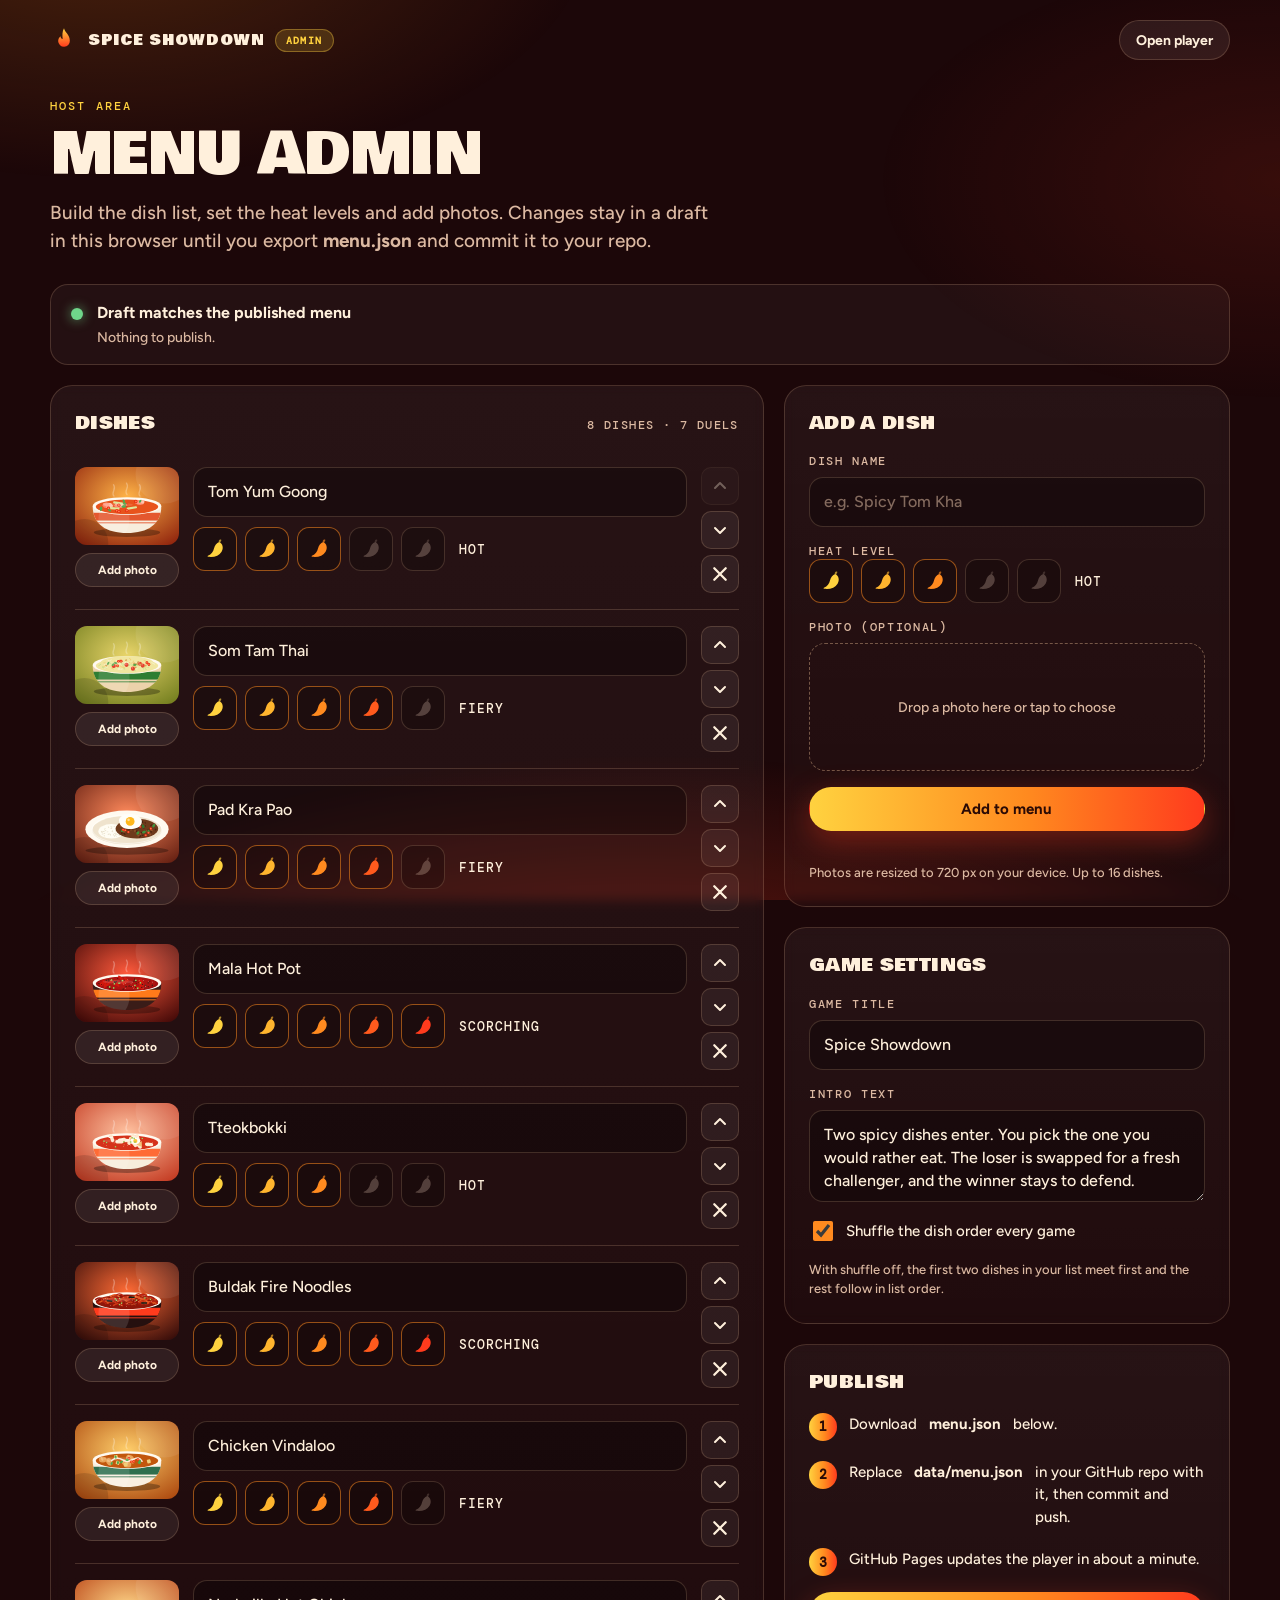
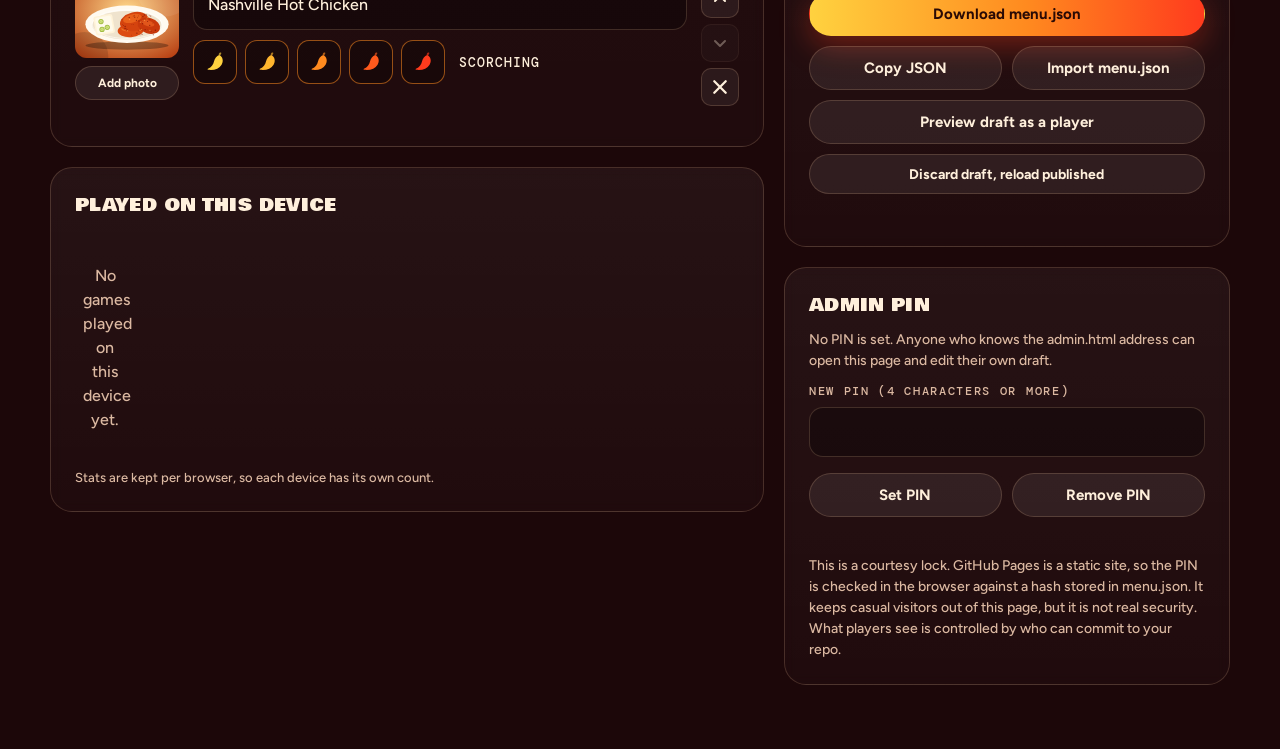
==== admin.html @ 85d03f57 "Add files via upload" ====
<!doctype html>
<html lang="en">
<head>
<meta charset="utf-8">
<meta name="viewport" content="width=device-width,initial-scale=1,viewport-fit=cover">
<meta name="robots" content="noindex,nofollow">
<meta name="theme-color" content="#1c0709">
<title>Spice Showdown Admin</title>
<link rel="icon" href="data:image/svg+xml,%3Csvg xmlns='http://www.w3.org/2000/svg' viewBox='0 0 24 24'%3E%3Cpath fill='%23ffd23f' d='M12 2c.8 3.6 5 5.6 5 10.6A5 5 0 0 1 7 13c0-1.9.9-3.3 2-4.3.2 1.5.9 2.3 1.9 2.4C10.5 8 10.4 4.8 12 2z'/%3E%3C/svg%3E">
<link rel="preconnect" href="https://fonts.googleapis.com">
<link rel="preconnect" href="https://fonts.gstatic.com" crossorigin>
<link rel="stylesheet" href="https://fonts.googleapis.com/css2?family=Bowlby+One&family=DM+Mono:wght@400;500&family=Figtree:wght@400;500;600;700&display=swap">
<link rel="stylesheet" href="css/base.css">
<link rel="stylesheet" href="css/admin.css">
</head>
<body class="admin">
<div class="glow" aria-hidden="true"></div>

<div class="app">
  <header class="brand-bar">
    <svg class="logo" viewBox="0 0 24 24" aria-hidden="true"><defs><linearGradient id="lf" x1="0" y1="1" x2="0" y2="0"><stop offset="0" stop-color="#ff3b1d"/><stop offset="1" stop-color="#ffd23f"/></linearGradient></defs><path fill="url(#lf)" d="M12 2c.8 3.6 5 5.6 5 10.6A5 5 0 0 1 7 13c0-1.9.9-3.3 2-4.3.2 1.5.9 2.3 1.9 2.4C10.5 8 10.4 4.8 12 2z"/></svg>
    <span class="brand-name">Spice Showdown</span>
    <span class="pill">Admin</span>
    <span class="spacer"></span>
    <button class="btn sm" id="lockNow" type="button" hidden>Lock</button>
    <a class="btn sm" id="openPlayer" href="index.html">Open player</a>
  </header>

  <main>
    <p class="note" id="boot">Loading the published menu...</p>

    <!-- LOCK -->
    <section id="lock" class="scene" hidden>
      <form class="panel lock" id="lockForm">
        <p class="kicker">Host area</p>
        <h1>Enter PIN</h1>
        <label class="field" for="pin"><span>Admin PIN</span>
          <input class="input" id="pin" type="password" autocomplete="off" inputmode="numeric">
        </label>
        <button class="btn primary block" type="submit">Unlock</button>
        <p class="msg" id="lockMsg" role="status"></p>
      </form>
    </section>

    <!-- DASHBOARD -->
    <section id="dash" class="scene" hidden>
      <div class="page-head">
        <p class="kicker">Host area</p>
        <h1>Menu admin</h1>
        <p class="lede">Build the dish list, set the heat levels and add photos. Changes stay in a draft in this browser until you export <b>menu.json</b> and commit it to your repo.</p>
      </div>

      <div class="status" id="status">
        <span class="dot" aria-hidden="true"></span>
        <div><b id="statusTitle"></b><p id="statusText"></p></div>
      </div>

      <div class="admin-grid">
        <div class="col">
          <section class="panel" aria-labelledby="listTitle">
            <div class="panel-head">
              <h2 id="listTitle">Dishes</h2>
              <span class="count" id="listCount"></span>
            </div>
            <ul class="alist" id="adminList"></ul>
          </section>

          <section class="panel" aria-labelledby="statTitle">
            <div class="panel-head">
              <h2 id="statTitle">Played on this device</h2>
            </div>
            <p class="top-line" id="statTop"></p>
            <ol class="bars" id="statBars"></ol>
            <div class="stats-foot">
              <p class="note" id="statNote"></p>
              <button class="link" id="statReset" type="button">Reset device stats</button>
            </div>
          </section>
        </div>

        <div class="col">
          <form class="panel" id="addForm" novalidate>
            <h2>Add a dish</h2>
            <div style="height:16px"></div>
            <label class="field" for="dishName"><span>Dish name</span>
              <input class="input" id="dishName" maxlength="40" autocomplete="off" placeholder="e.g. Spicy Tom Kha">
            </label>
            <fieldset class="field" id="addHeatField"><legend>Heat level</legend></fieldset>
            <div class="field"><span>Photo (optional)</span>
              <label class="drop" id="drop" for="dishPhoto" tabindex="0" role="button" aria-label="Choose a photo for this dish">
                <img id="dropPrev" alt="" hidden>
                <span id="dropText">Drop a photo here or tap to choose</span>
              </label>
              <input type="file" id="dishPhoto" accept="image/*" hidden>
            </div>
            <button class="btn primary block" type="submit">Add to menu</button>
            <p class="msg" id="formMsg" role="status"></p>
            <p class="note" style="margin-top:4px">Photos are resized to 720 px on your device. Up to 16 dishes.</p>
          </form>

          <section class="panel" aria-labelledby="setTitleH">
            <h2 id="setTitleH">Game settings</h2>
            <div style="height:16px"></div>
            <label class="field" for="setTitle"><span>Game title</span>
              <input class="input" id="setTitle" maxlength="40" autocomplete="off">
            </label>
            <label class="field" for="setTagline"><span>Intro text</span>
              <textarea class="input" id="setTagline" maxlength="220"></textarea>
            </label>
            <label class="check" for="setShuffle"><input type="checkbox" id="setShuffle"> Shuffle the dish order every game</label>
            <p class="note" style="margin-top:0">With shuffle off, the first two dishes in your list meet first and the rest follow in list order.</p>
          </section>

          <section class="panel" aria-labelledby="pubTitle">
            <h2 id="pubTitle">Publish</h2>
            <ol class="steps col">
              <li>Download <b>menu.json</b> below.</li>
              <li>Replace <b>data/menu.json</b> in your GitHub repo with it, then commit and push.</li>
              <li>GitHub Pages updates the player in about a minute.</li>
            </ol>
            <div class="pub-actions">
              <button class="btn primary block" id="dl" type="button">Download menu.json</button>
              <div class="row2">
                <button class="btn" id="copy" type="button">Copy JSON</button>
                <button class="btn" id="importBtn" type="button">Import menu.json</button>
              </div>
              <a class="btn" id="preview" href="index.html#draft" target="_blank" rel="noopener">Preview draft as a player</a>
              <button class="btn sm" id="discard" type="button">Discard draft, reload published</button>
            </div>
            <textarea class="jsonbox" id="jsonBox" readonly hidden aria-label="menu.json contents"></textarea>
            <p class="msg" id="pubMsg" role="status"></p>
          </section>

          <section class="panel" aria-labelledby="secTitle">
            <h2 id="secTitle">Admin PIN</h2>
            <p class="small" id="pinState"></p>
            <div style="height:12px"></div>
            <label class="field" for="pinNew"><span>New PIN (4 characters or more)</span>
              <input class="input" id="pinNew" type="password" autocomplete="new-password" inputmode="numeric">
            </label>
            <div class="row2" style="display:grid;grid-template-columns:1fr 1fr;gap:10px">
              <button class="btn" id="pinSet" type="button">Set PIN</button>
              <button class="btn" id="pinClear" type="button">Remove PIN</button>
            </div>
            <p class="msg" id="pinMsg" role="status"></p>
            <p class="small">This is a courtesy lock. GitHub Pages is a static site, so the PIN is checked in the browser against a hash stored in menu.json. It keeps casual visitors out of this page, but it is not real security. What players see is controlled by who can commit to your repo.</p>
          </section>
        </div>
      </div>
    </section>
  </main>
</div>

<div class="toast" id="toast" role="status" aria-live="polite"></div>
<input type="file" id="rowFile" accept="image/*" hidden>
<input type="file" id="importFile" accept="application/json,.json" hidden>

<script src="js/common.js"></script>
<script src="js/admin.js"></script>
</body>
</html>
---- css/base.css ----
/* Spice Showdown: shared styles for the player (index.html) and the admin (admin.html).
   One dark look on purpose: a chili-oil red room with a heat gradient (gold, flame, chili)
   used for progress, bars and focus. */
:root{
  color-scheme:dark;
  --ink:#1c0709;
  --ink-2:#2a0d10;
  --ink-3:#3b1417;
  --cream:#fff0dc;
  --cream-dim:#dcb9a2;
  --chili:#ff3b1d;
  --flame:#ff8a1f;
  --gold:#ffd23f;
  --ok:#6fd58a;
  --line:rgba(255,206,160,.18);
  --heat:linear-gradient(90deg,#ffd23f,#ff8a1f 55%,#ff3b1d);
  --f-display:'Bowlby One','Arial Black',Impact,sans-serif;
  --f-body:'Figtree',system-ui,-apple-system,'Segoe UI',sans-serif;
  --f-mono:'DM Mono',ui-monospace,SFMono-Regular,Menlo,monospace;
}
[hidden]{display:none!important}
*,*::before,*::after{box-sizing:border-box}
html{-webkit-text-size-adjust:100%;background:var(--ink)}
body{
  margin:0;
  padding-inline:clamp(16px,4vw,40px);
  padding-block:14px calc(64px + env(safe-area-inset-bottom,0px));
  background:var(--ink);
  color:var(--cream);
  font:500 16px/1.5 var(--f-body);
  min-height:100vh;
  overflow-x:hidden;
  position:relative;
}
button,input,textarea{font:inherit;color:inherit}
img{display:block;max-width:100%}
a{color:inherit}
.glow{
  position:fixed;inset:0;z-index:0;pointer-events:none;
  background:
    radial-gradient(90% 55% at 50% 118%,rgba(255,59,29,.38),transparent 62%),
    radial-gradient(55% 40% at 8% -8%,rgba(255,138,31,.2),transparent 70%),
    radial-gradient(45% 35% at 100% 20%,rgba(255,59,29,.12),transparent 70%);
}
#amb,#fx{position:fixed;inset:0;width:100%;height:100%;pointer-events:none}
#amb{z-index:0}
#fx{z-index:60}
.app{position:relative;z-index:1;max-width:1180px;margin-inline:auto}
.sr-only{position:absolute;width:1px;height:1px;overflow:hidden;clip:rect(0 0 0 0);white-space:nowrap}

/* brand bar */
.brand-bar{display:flex;align-items:center;gap:10px;padding-block:6px;flex-wrap:wrap}
.logo{width:28px;height:28px;flex:none}
.brand-name{font-family:var(--f-display);font-weight:400;font-size:15px;letter-spacing:.06em;text-transform:uppercase}
.spacer{flex:1}
.pill{font:600 10px var(--f-mono);letter-spacing:.14em;text-transform:uppercase;padding:4px 10px;border-radius:99px;background:rgba(255,210,63,.16);color:var(--gold);border:1px solid rgba(255,210,63,.35)}
.pill.warn{background:rgba(255,59,29,.18);color:#ffb5a6;border-color:rgba(255,59,29,.5)}

/* scenes */
.scene.enter{animation:rise .55s cubic-bezier(.2,.8,.2,1) both}
@keyframes rise{from{opacity:0;transform:translateY(14px)}}

/* type */
.kicker{font:500 12px var(--f-mono);letter-spacing:.18em;text-transform:uppercase;color:var(--gold);margin:0 0 14px}
h1{font-family:var(--f-display);font-weight:400;font-size:clamp(2.6rem,9.5vw,6.4rem);line-height:.92;margin:0;text-transform:uppercase;letter-spacing:-.01em;text-wrap:balance}
.lede{max-width:56ch;color:var(--cream-dim);font-size:clamp(1rem,2.2vw,1.18rem);margin:18px 0 0}
.steps{list-style:none;display:grid;grid-template-columns:repeat(auto-fit,minmax(210px,1fr));gap:14px 22px;padding:0;margin:26px 0 0;counter-reset:s}
.steps li{display:flex;gap:12px;align-items:flex-start;counter-increment:s;color:var(--cream);font-size:15px}
.steps li::before{content:counter(s);flex:none;width:28px;height:28px;border-radius:50%;display:grid;place-items:center;background:var(--heat);color:#2a0a05;font:600 13px var(--f-mono)}
.steps.col{grid-template-columns:minmax(0,1fr);margin-top:16px}

/* panels, buttons, fields */
.panel{background:linear-gradient(180deg,rgba(255,255,255,.05),rgba(255,255,255,.02));border:1px solid var(--line);border-radius:22px;padding:clamp(16px,2.4vw,24px);backdrop-filter:blur(6px)}
.panel h2,.panel h3{font-family:var(--f-display);font-weight:400;text-transform:uppercase;letter-spacing:.02em;font-size:1.15rem;margin:0}
.panel-head{display:flex;justify-content:space-between;align-items:baseline;gap:12px}
.count{font:500 12px var(--f-mono);letter-spacing:.12em;text-transform:uppercase;color:var(--cream-dim)}
.btn{display:inline-flex;align-items:center;justify-content:center;gap:8px;font:700 15px var(--f-body);min-height:44px;padding:11px 20px;border-radius:99px;border:1px solid var(--line);background:rgba(255,255,255,.07);color:var(--cream);cursor:pointer;text-decoration:none;transition:transform .2s,background .2s,box-shadow .2s}
.btn:hover{transform:translateY(-2px);background:rgba(255,255,255,.12)}
.btn.primary{background:var(--heat);color:#2a0a05;border-color:transparent;box-shadow:0 10px 30px rgba(255,59,29,.35)}
.btn.primary:hover{box-shadow:0 14px 38px rgba(255,59,29,.55);background:var(--heat)}
.btn.big{font-size:18px;min-height:54px}
.btn.block{width:100%}
.btn:disabled{opacity:.45;cursor:not-allowed;transform:none;box-shadow:none}
.btn.sm{min-height:40px;padding:8px 16px;font-size:14px}
.btn.armed{background:rgba(255,59,29,.25);border-color:var(--chili)}
:is(button,a,label[tabindex],summary,input,textarea):focus-visible{outline:3px solid var(--gold);outline-offset:3px}
.field{display:grid;gap:8px;margin:0 0 16px;border:0;padding:0;min-width:0}
.field>span,.field>legend{font:500 12px var(--f-mono);letter-spacing:.14em;text-transform:uppercase;color:var(--cream-dim);padding:0}
.input{width:100%;padding:12px 14px;border-radius:14px;border:1px solid var(--line);background:rgba(0,0,0,.28);color:var(--cream);min-height:46px}
textarea.input{min-height:92px;resize:vertical;line-height:1.45}
.input::placeholder{color:rgba(220,185,162,.55)}
.msg{min-height:1.4em;margin:8px 0 0;font-size:14px;color:var(--gold)}
.note{font-size:13px;color:var(--cream-dim);margin:12px 0 0}
.check{display:flex;gap:10px;align-items:center;margin:0 0 16px;font-size:15px;cursor:pointer}
.check input{width:20px;height:20px;accent-color:var(--flame)}
.link{border:0;background:none;color:var(--cream-dim);text-decoration:underline;cursor:pointer;padding:6px 0;min-height:36px;font-size:13px}
.link.armed{color:var(--gold)}

/* heat meter (chili icons) */
.heat{display:inline-flex;gap:3px;font-size:16px;vertical-align:middle}
.heat.lg{font-size:28px;gap:6px}
.heat .c{display:block;color:rgba(255,224,200,.2);font-style:normal;line-height:0}
.heat .c svg{width:1.15em;height:1.15em;display:block}
.heat .c.on:nth-child(1){color:#ffd23f}
.heat .c.on:nth-child(2){color:#ffb52e}
.heat .c.on:nth-child(3){color:#ff8a1f}
.heat .c.on:nth-child(4){color:#ff5a1d}
.heat .c.on:nth-child(5){color:#ff3b1d}
.heat-pick{display:flex;gap:8px;align-items:center;flex-wrap:wrap}
.hp{width:44px;height:44px;border-radius:12px;border:1px solid var(--line);background:rgba(0,0,0,.22);color:rgba(255,224,200,.25);display:grid;place-items:center;cursor:pointer;padding:0;transition:transform .15s,color .15s,border-color .15s}
.hp svg{width:22px;height:22px}
.hp:hover{transform:translateY(-2px)}
.hp.on{color:var(--flame);border-color:rgba(255,138,31,.55)}
.hp.on:nth-child(1){color:#ffd23f}
.hp.on:nth-child(2){color:#ffb52e}
.hp.on:nth-child(4){color:#ff5a1d}
.hp.on:nth-child(5){color:#ff3b1d}
.heat-word{font:500 13px var(--f-mono);letter-spacing:.08em;text-transform:uppercase;color:var(--cream);margin-left:6px}

/* photo drop zone */
.drop{position:relative;display:grid;place-items:center;text-align:center;min-height:128px;padding:14px;border:1.5px dashed rgba(255,206,160,.38);border-radius:16px;cursor:pointer;overflow:hidden;color:var(--cream-dim);font-size:14px;transition:border-color .2s,background .2s}
.drop:hover,.drop.over{border-color:var(--flame);background:rgba(255,138,31,.08)}
.drop img{position:absolute;inset:0;width:100%;height:100%;object-fit:cover}
.drop span{position:relative;z-index:1}
.drop.has span{background:rgba(28,7,9,.75);padding:6px 12px;border-radius:99px;color:var(--cream)}

/* stats chart */
.stats-head{display:flex;justify-content:space-between;align-items:flex-start;gap:14px;flex-wrap:wrap}
.top-line{margin:6px 0 0;color:var(--cream-dim);font-size:15px}
.seg{display:inline-flex;padding:4px;border-radius:99px;background:rgba(0,0,0,.3);border:1px solid var(--line);gap:4px}
.seg button{border:0;background:transparent;border-radius:99px;padding:8px 16px;min-height:38px;font:700 13px var(--f-body);color:var(--cream-dim);cursor:pointer;transition:background .2s,color .2s}
.seg button[aria-selected="true"]{background:var(--heat);color:#2a0a05}
.bars{list-style:none;margin:22px 0 0;padding:0;display:grid;gap:16px}
.bars li{display:grid;grid-template-columns:44px minmax(0,1fr);gap:14px;align-items:center}
.bars img{width:44px;height:44px;border-radius:12px;object-fit:cover}
.bar-top{display:flex;justify-content:space-between;align-items:baseline;gap:10px;margin-bottom:6px}
.bar-name{font-weight:700;min-width:0;overflow:hidden;text-overflow:ellipsis;white-space:nowrap}
.bar-val{font:500 13px var(--f-mono);font-variant-numeric:tabular-nums;color:var(--cream-dim);white-space:nowrap}
.bar-val b{color:var(--cream);font-weight:500}
.badge{font:600 10px var(--f-mono);letter-spacing:.12em;text-transform:uppercase;padding:3px 8px;border-radius:99px;background:rgba(255,210,63,.16);color:var(--gold);margin-left:8px;vertical-align:middle}
.track{height:12px;border-radius:99px;background:rgba(255,255,255,.07);overflow:hidden}
.fill{height:100%;border-radius:inherit;background:var(--heat);animation:grow .9s cubic-bezier(.2,.8,.2,1) both}
.top .fill{box-shadow:0 0 18px rgba(255,138,31,.7)}
@keyframes grow{from{width:0!important}}
.stats-foot{display:flex;justify-content:space-between;gap:12px;align-items:center;flex-wrap:wrap;margin-top:14px}
.stats-foot .note{margin:0}
.empty{color:var(--cream-dim);padding:22px 8px;text-align:center}

.toast{position:fixed;left:50%;bottom:calc(20px + env(safe-area-inset-bottom,0px));transform:translate(-50%,20px);max-width:min(92vw,480px);padding:12px 18px;border-radius:14px;background:var(--ink-3);border:1px solid var(--line);color:var(--cream);font-size:14px;opacity:0;pointer-events:none;transition:opacity .3s,transform .3s;z-index:80}
.toast.show{opacity:1;transform:translate(-50%,0)}

@media (prefers-reduced-motion:reduce){
  *,*::before,*::after{animation:none!important;transition:none!important}
}
---- css/admin.css ----
/* Admin styles: calmer than the player. Same tokens, no embers. */
.page-head{padding-block:clamp(14px,3vw,32px) 6px;max-width:760px}
.page-head h1{font-size:clamp(2rem,6vw,3.6rem)}
.lock{max-width:440px;margin:clamp(24px,9vh,90px) auto 0}
.lock h1{font-size:clamp(1.8rem,6vw,2.6rem);margin-bottom:20px}

.status{display:flex;gap:14px;align-items:flex-start;padding:16px 20px;border-radius:18px;border:1px solid var(--line);background:rgba(255,255,255,.04);margin-top:22px}
.status.dirty{border-color:rgba(255,210,63,.55);background:rgba(255,210,63,.08)}
.status .dot{flex:none;width:12px;height:12px;border-radius:50%;background:var(--ok);margin-top:7px;box-shadow:0 0 12px rgba(111,213,138,.7)}
.status.dirty .dot{background:var(--gold);box-shadow:0 0 12px rgba(255,210,63,.7)}
.status b{display:block;font-weight:700}
.status p{margin:2px 0 0;color:var(--cream-dim);font-size:14px}

.admin-grid{display:grid;grid-template-columns:minmax(0,1.6fr) minmax(300px,1fr);gap:20px;margin-top:20px;align-items:start}
.col{display:grid;gap:20px;min-width:0}

.alist{list-style:none;margin:14px 0 0;padding:0}
.arow{display:grid;grid-template-columns:104px minmax(0,1fr) auto;gap:14px;align-items:start;padding:16px 0;border-top:1px solid var(--line)}
.arow:first-child{border-top:0}
.apic{display:grid;gap:8px}
.apic img{width:104px;height:78px;border-radius:12px;object-fit:cover;background:var(--ink-3)}
.apic .btn{min-height:34px;padding:6px 10px;font-size:12px}
.afields{display:grid;gap:10px;min-width:0}
.aact{display:grid;gap:6px}
.iconbtn{width:38px;height:38px;border-radius:10px;border:1px solid var(--line);background:rgba(255,255,255,.06);display:grid;place-items:center;cursor:pointer;color:var(--cream);padding:0;transition:background .2s,transform .2s}
.iconbtn:hover{background:rgba(255,255,255,.14)}
.iconbtn.danger:hover{background:var(--chili)}
.iconbtn:disabled{opacity:.35;cursor:not-allowed}
.iconbtn svg{width:16px;height:16px}

.pub-actions{display:grid;gap:10px;margin-top:16px}
.pub-actions .row2{display:grid;grid-template-columns:1fr 1fr;gap:10px}
.jsonbox{width:100%;min-height:160px;font:12px/1.4 var(--f-mono);border-radius:14px;border:1px solid var(--line);background:rgba(0,0,0,.35);color:var(--cream);padding:12px;margin-top:12px}
.panel p.small{font-size:14px;color:var(--cream-dim);margin:10px 0 0}
.panel p.small b{color:var(--cream)}

@media (max-width:900px){
  .admin-grid{grid-template-columns:minmax(0,1fr)}
}
@media (max-width:560px){
  .arow{grid-template-columns:88px minmax(0,1fr)}
  .apic img{width:88px;height:66px}
  .aact{grid-column:1/-1;grid-auto-flow:column;justify-content:start}
  .pub-actions .row2{grid-template-columns:minmax(0,1fr)}
}
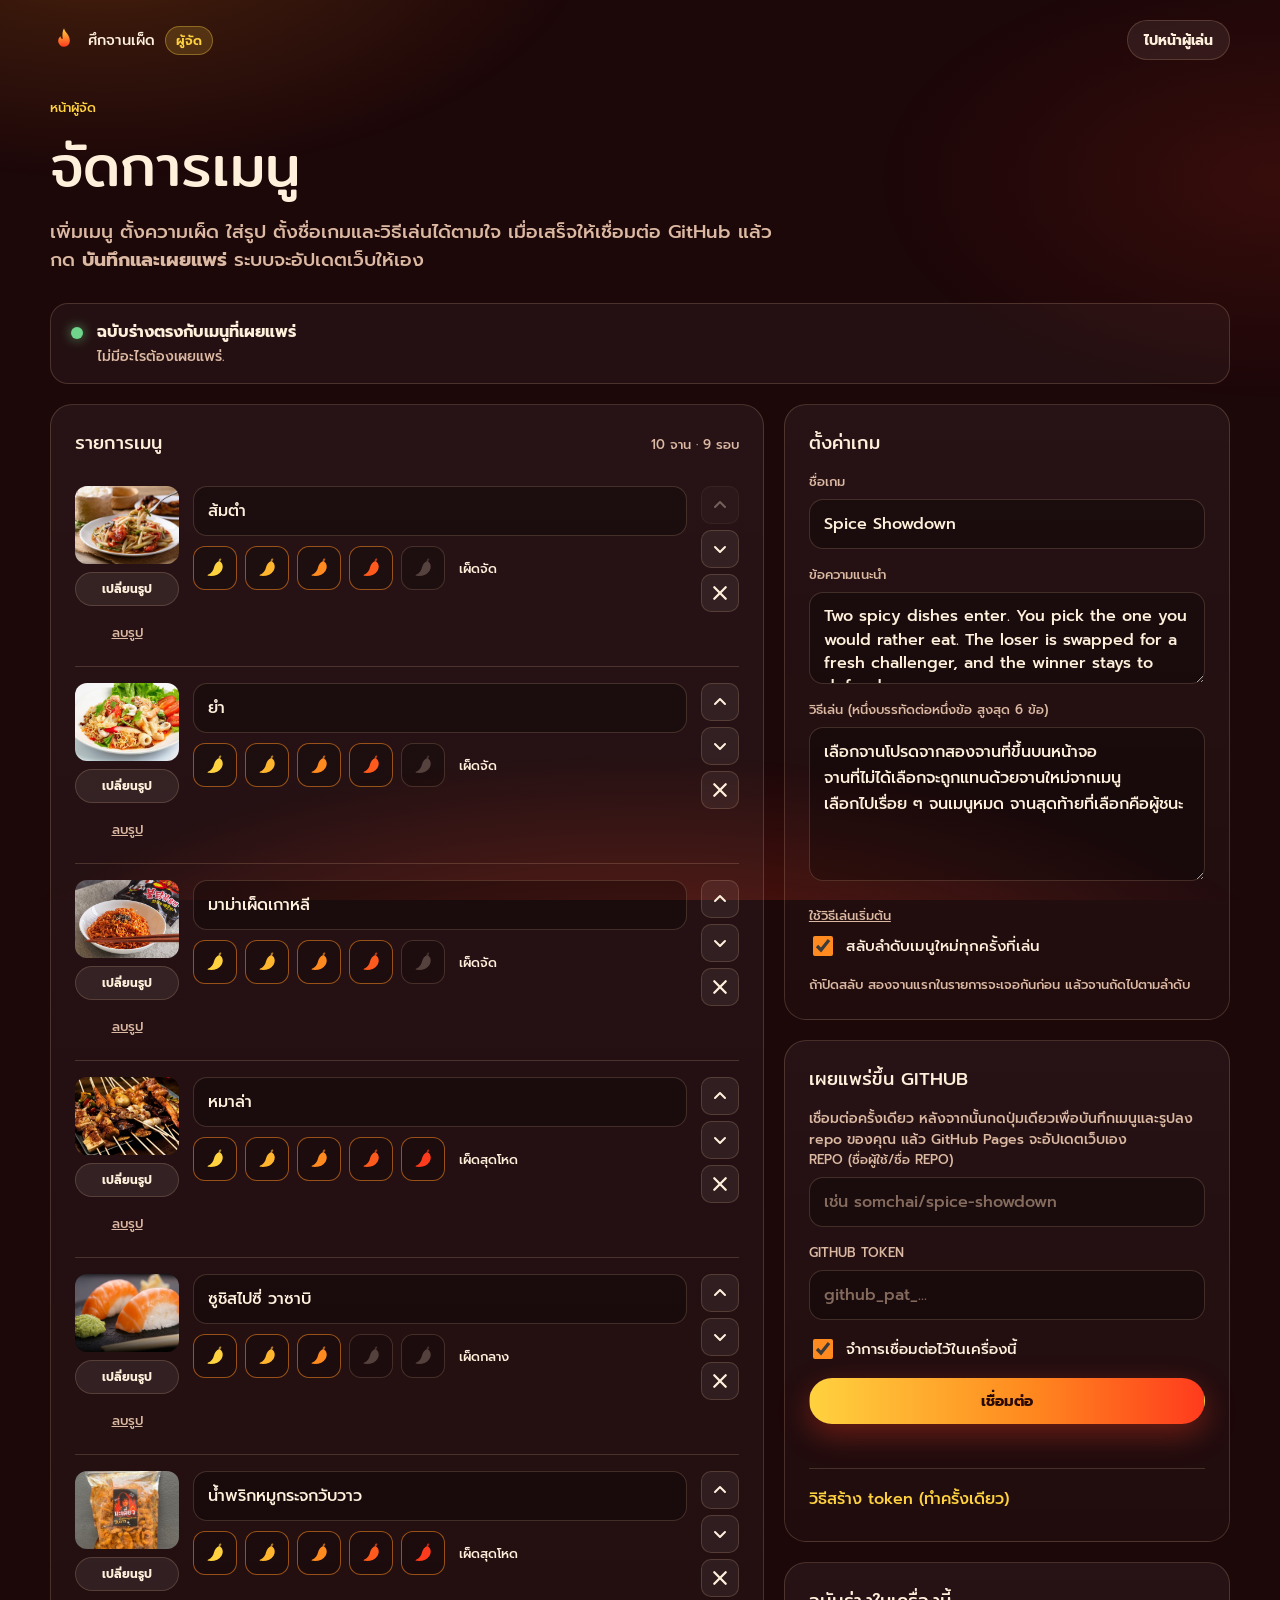
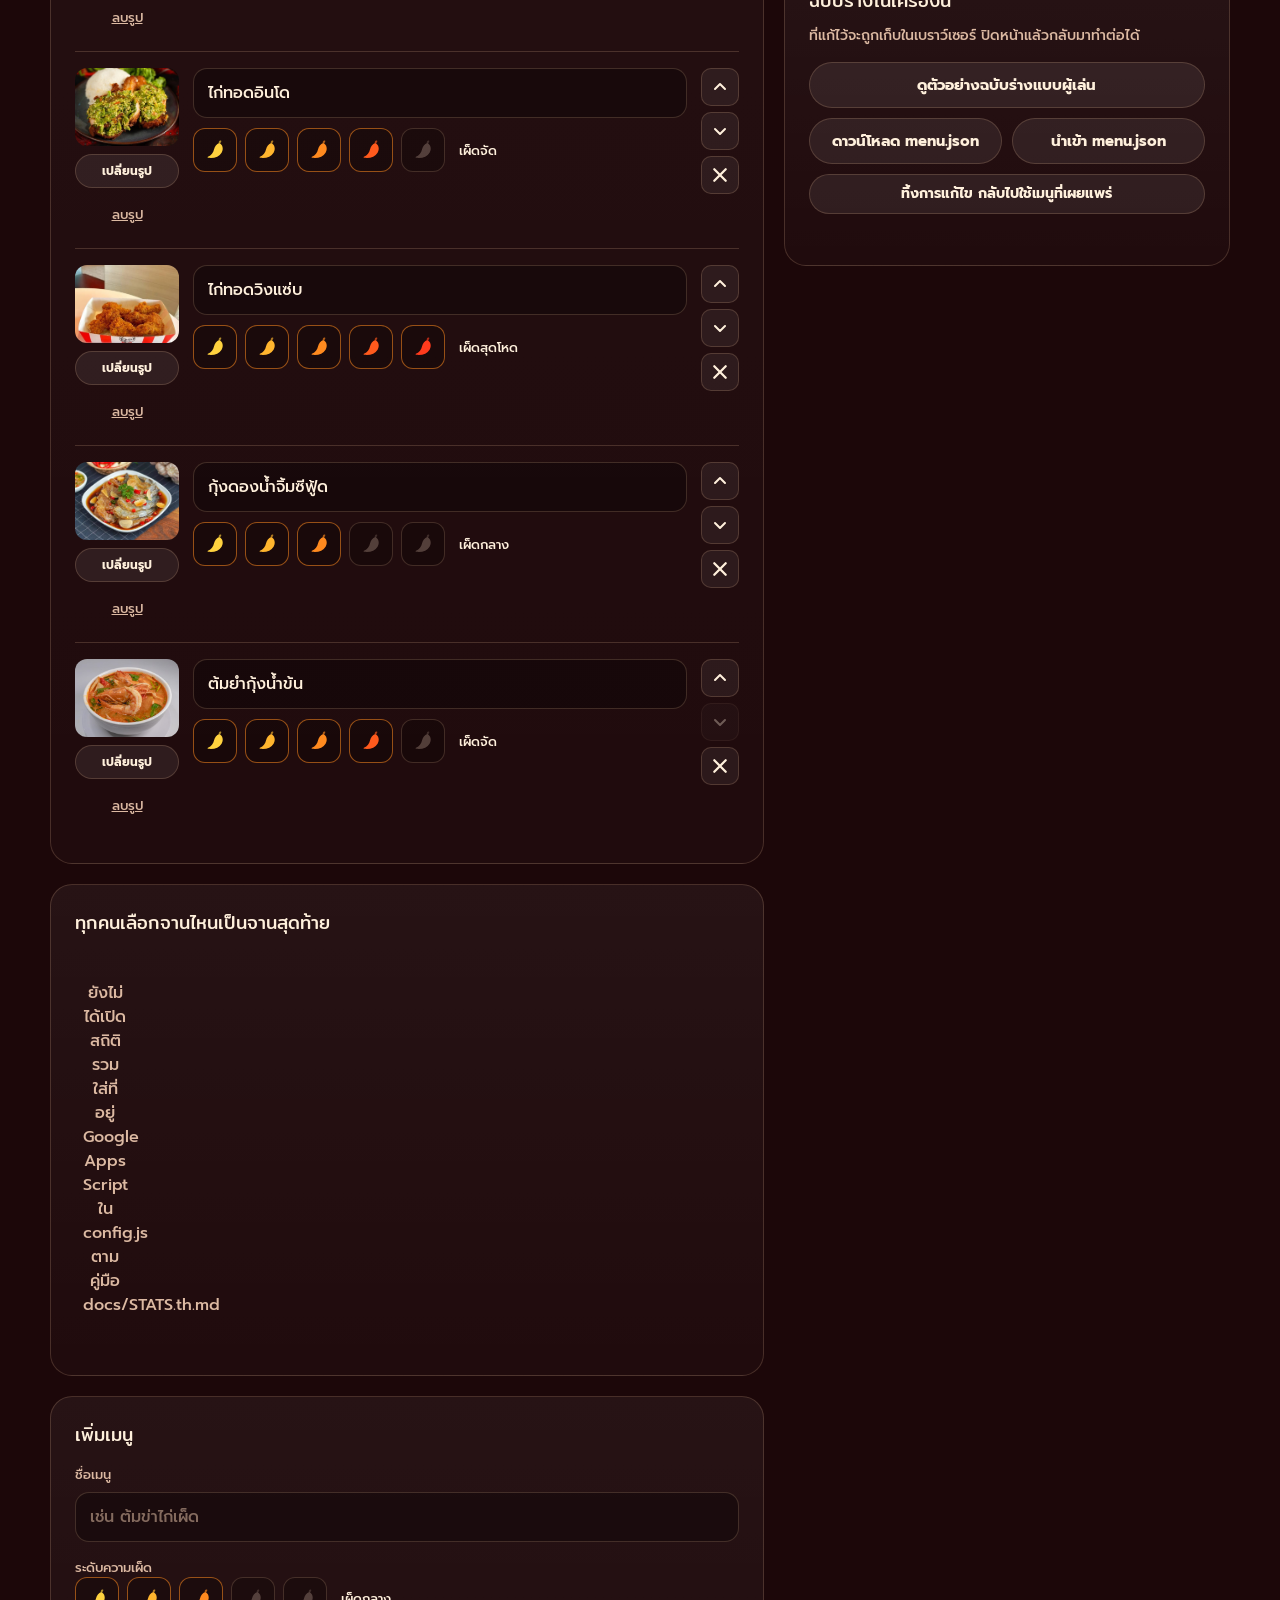
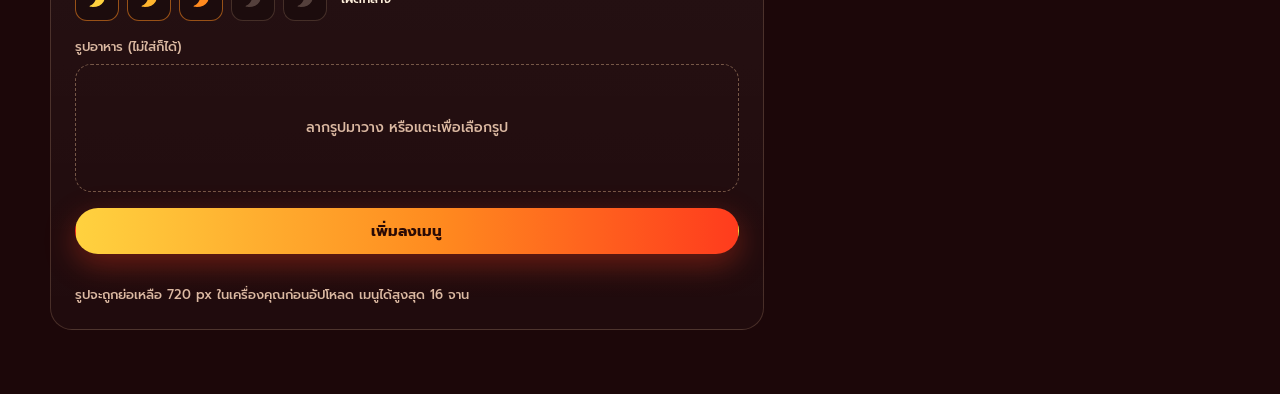
==== commit 07cf1e97: "Add files via upload" ====
--- a/admin.html
+++ b/admin.html
@@ -1,15 +1,15 @@
 <!doctype html>
-<html lang="en">
+<html lang="th">
 <head>
 <meta charset="utf-8">
 <meta name="viewport" content="width=device-width,initial-scale=1,viewport-fit=cover">
 <meta name="robots" content="noindex,nofollow">
 <meta name="theme-color" content="#1c0709">
-<title>Spice Showdown Admin</title>
+<title>ผู้จัด · ศึกจานเผ็ด</title>
 <link rel="icon" href="data:image/svg+xml,%3Csvg xmlns='http://www.w3.org/2000/svg' viewBox='0 0 24 24'%3E%3Cpath fill='%23ffd23f' d='M12 2c.8 3.6 5 5.6 5 10.6A5 5 0 0 1 7 13c0-1.9.9-3.3 2-4.3.2 1.5.9 2.3 1.9 2.4C10.5 8 10.4 4.8 12 2z'/%3E%3C/svg%3E">
 <link rel="preconnect" href="https://fonts.googleapis.com">
 <link rel="preconnect" href="https://fonts.gstatic.com" crossorigin>
-<link rel="stylesheet" href="https://fonts.googleapis.com/css2?family=Bowlby+One&family=DM+Mono:wght@400;500&family=Figtree:wght@400;500;600;700&display=swap">
+<link rel="stylesheet" href="https://fonts.googleapis.com/css2?family=Mitr:wght@400;500&family=Prompt:wght@400;500;600;700&display=swap">
 <link rel="stylesheet" href="css/base.css">
 <link rel="stylesheet" href="css/admin.css">
 </head>
@@ -19,131 +19,146 @@
 <div class="app">
   <header class="brand-bar">
     <svg class="logo" viewBox="0 0 24 24" aria-hidden="true"><defs><linearGradient id="lf" x1="0" y1="1" x2="0" y2="0"><stop offset="0" stop-color="#ff3b1d"/><stop offset="1" stop-color="#ffd23f"/></linearGradient></defs><path fill="url(#lf)" d="M12 2c.8 3.6 5 5.6 5 10.6A5 5 0 0 1 7 13c0-1.9.9-3.3 2-4.3.2 1.5.9 2.3 1.9 2.4C10.5 8 10.4 4.8 12 2z"/></svg>
-    <span class="brand-name">Spice Showdown</span>
-    <span class="pill">Admin</span>
+    <span class="brand-name">ศึกจานเผ็ด</span>
+    <span class="pill">ผู้จัด</span>
     <span class="spacer"></span>
-    <button class="btn sm" id="lockNow" type="button" hidden>Lock</button>
-    <a class="btn sm" id="openPlayer" href="index.html">Open player</a>
+    <a class="btn sm" id="openPlayer" href="index.html">ไปหน้าผู้เล่น</a>
   </header>
 
   <main>
-    <p class="note" id="boot">Loading the published menu...</p>
+    <p class="note" id="boot">กำลังโหลดเมนู...</p>
 
-    <!-- LOCK -->
-    <section id="lock" class="scene" hidden>
-      <form class="panel lock" id="lockForm">
-        <p class="kicker">Host area</p>
-        <h1>Enter PIN</h1>
-        <label class="field" for="pin"><span>Admin PIN</span>
-          <input class="input" id="pin" type="password" autocomplete="off" inputmode="numeric">
-        </label>
-        <button class="btn primary block" type="submit">Unlock</button>
-        <p class="msg" id="lockMsg" role="status"></p>
-      </form>
-    </section>
-
-    <!-- DASHBOARD -->
     <section id="dash" class="scene" hidden>
       <div class="page-head">
-        <p class="kicker">Host area</p>
-        <h1>Menu admin</h1>
-        <p class="lede">Build the dish list, set the heat levels and add photos. Changes stay in a draft in this browser until you export <b>menu.json</b> and commit it to your repo.</p>
+        <p class="kicker">หน้าผู้จัด</p>
+        <h1>จัดการเมนู</h1>
+        <p class="lede">เพิ่มเมนู ตั้งความเผ็ด ใส่รูป ตั้งชื่อเกมและวิธีเล่นได้ตามใจ เมื่อเสร็จให้เชื่อมต่อ GitHub แล้วกด <b>บันทึกและเผยแพร่</b> ระบบจะอัปเดตเว็บให้เอง</p>
       </div>
 
-      <div class="status" id="status">
+      <div class="status" id="status" role="status">
         <span class="dot" aria-hidden="true"></span>
+        <svg class="tick" viewBox="0 0 24 24" aria-hidden="true"><circle cx="12" cy="12" r="10"/><path d="M7 12.5l3.2 3.2L17 8.8"/></svg>
         <div><b id="statusTitle"></b><p id="statusText"></p></div>
+        <div class="prog" aria-hidden="true"><i id="progBar"></i></div>
+      </div>
+
+      <div class="panel conflict" id="conflict" role="alert" hidden>
+        <h2>มีคนแก้เมนูบน GitHub ไปก่อนแล้ว</h2>
+        <p class="small">เมนูบน GitHub ไม่ตรงกับเวอร์ชันที่คุณเริ่มแก้ เลือกว่าจะโหลดเวอร์ชันล่าสุด (การแก้ไขตรงนี้จะหายไป) หรือเขียนทับด้วยของคุณ</p>
+        <div class="row2" style="display:grid;grid-template-columns:1fr 1fr;gap:10px;margin-top:14px">
+          <button class="btn" id="conLoad" type="button">โหลดเวอร์ชันล่าสุด</button>
+          <button class="btn primary" id="conForce" type="button">เขียนทับด้วยของฉัน</button>
+        </div>
       </div>
 
       <div class="admin-grid">
         <div class="col">
           <section class="panel" aria-labelledby="listTitle">
             <div class="panel-head">
-              <h2 id="listTitle">Dishes</h2>
+              <h2 id="listTitle">รายการเมนู</h2>
               <span class="count" id="listCount"></span>
             </div>
             <ul class="alist" id="adminList"></ul>
           </section>
 
-          <section class="panel" aria-labelledby="statTitle">
+          <section class="panel" aria-labelledby="statTitle" id="statPanel">
             <div class="panel-head">
-              <h2 id="statTitle">Played on this device</h2>
+              <h2 id="statTitle">ทุกคนเลือกจานไหนเป็นจานสุดท้าย</h2>
+              <span class="live-tag" id="liveTag" hidden><span class="live-dot" aria-hidden="true"></span>สด</span>
             </div>
             <p class="top-line" id="statTop"></p>
             <ol class="bars" id="statBars"></ol>
-            <div class="stats-foot">
-              <p class="note" id="statNote"></p>
-              <button class="link" id="statReset" type="button">Reset device stats</button>
+            <p class="note" id="statNote"></p>
+          </section>
+
+          <form class="panel" id="addForm" novalidate>
+            <h2>เพิ่มเมนู</h2>
+            <div style="height:16px"></div>
+            <label class="field" for="dishName"><span>ชื่อเมนู</span>
+              <input class="input" id="dishName" maxlength="40" autocomplete="off" placeholder="เช่น ต้มข่าไก่เผ็ด">
+            </label>
+            <fieldset class="field" id="addHeatField"><legend>ระดับความเผ็ด</legend></fieldset>
+            <div class="field"><span>รูปอาหาร (ไม่ใส่ก็ได้)</span>
+              <label class="drop" id="drop" for="dishPhoto" tabindex="0" role="button" aria-label="เลือกรูปสำหรับเมนูนี้">
+                <img id="dropPrev" alt="" hidden>
+                <span id="dropText">ลากรูปมาวาง หรือแตะเพื่อเลือกรูป</span>
+              </label>
+              <input type="file" id="dishPhoto" accept="image/*" hidden>
             </div>
-          </section>
+            <button class="btn primary block" type="submit">เพิ่มลงเมนู</button>
+            <p class="msg" id="formMsg" role="status"></p>
+            <p class="note" style="margin-top:4px">รูปจะถูกย่อเหลือ 720 px ในเครื่องคุณก่อนอัปโหลด เมนูได้สูงสุด 16 จาน</p>
+          </form>
         </div>
 
         <div class="col">
-          <form class="panel" id="addForm" novalidate>
-            <h2>Add a dish</h2>
+          <section class="panel" aria-labelledby="setTitleH">
+            <h2 id="setTitleH">ตั้งค่าเกม</h2>
             <div style="height:16px"></div>
-            <label class="field" for="dishName"><span>Dish name</span>
-              <input class="input" id="dishName" maxlength="40" autocomplete="off" placeholder="e.g. Spicy Tom Kha">
-            </label>
-            <fieldset class="field" id="addHeatField"><legend>Heat level</legend></fieldset>
-            <div class="field"><span>Photo (optional)</span>
-              <label class="drop" id="drop" for="dishPhoto" tabindex="0" role="button" aria-label="Choose a photo for this dish">
-                <img id="dropPrev" alt="" hidden>
-                <span id="dropText">Drop a photo here or tap to choose</span>
-              </label>
-              <input type="file" id="dishPhoto" accept="image/*" hidden>
-            </div>
-            <button class="btn primary block" type="submit">Add to menu</button>
-            <p class="msg" id="formMsg" role="status"></p>
-            <p class="note" style="margin-top:4px">Photos are resized to 720 px on your device. Up to 16 dishes.</p>
-          </form>
-
-          <section class="panel" aria-labelledby="setTitleH">
-            <h2 id="setTitleH">Game settings</h2>
-            <div style="height:16px"></div>
-            <label class="field" for="setTitle"><span>Game title</span>
+            <label class="field" for="setTitle"><span>ชื่อเกม</span>
               <input class="input" id="setTitle" maxlength="40" autocomplete="off">
             </label>
-            <label class="field" for="setTagline"><span>Intro text</span>
+            <label class="field" for="setTagline"><span>ข้อความแนะนำ</span>
               <textarea class="input" id="setTagline" maxlength="220"></textarea>
             </label>
-            <label class="check" for="setShuffle"><input type="checkbox" id="setShuffle"> Shuffle the dish order every game</label>
-            <p class="note" style="margin-top:0">With shuffle off, the first two dishes in your list meet first and the rest follow in list order.</p>
+            <label class="field" for="setHow"><span>วิธีเล่น (หนึ่งบรรทัดต่อหนึ่งข้อ สูงสุด 6 ข้อ)</span>
+              <textarea class="input how" id="setHow" rows="5" spellcheck="false"></textarea>
+            </label>
+            <button class="link" id="howReset" type="button">ใช้วิธีเล่นเริ่มต้น</button>
+            <label class="check" for="setShuffle"><input type="checkbox" id="setShuffle"> สลับลำดับเมนูใหม่ทุกครั้งที่เล่น</label>
+            <p class="note" style="margin-top:0">ถ้าปิดสลับ สองจานแรกในรายการจะเจอกันก่อน แล้วจานถัดไปตามลำดับ</p>
           </section>
 
-          <section class="panel" aria-labelledby="pubTitle">
-            <h2 id="pubTitle">Publish</h2>
-            <ol class="steps col">
-              <li>Download <b>menu.json</b> below.</li>
-              <li>Replace <b>data/menu.json</b> in your GitHub repo with it, then commit and push.</li>
-              <li>GitHub Pages updates the player in about a minute.</li>
-            </ol>
-            <div class="pub-actions">
-              <button class="btn primary block" id="dl" type="button">Download menu.json</button>
-              <div class="row2">
-                <button class="btn" id="copy" type="button">Copy JSON</button>
-                <button class="btn" id="importBtn" type="button">Import menu.json</button>
+          <section class="panel" aria-labelledby="ghTitle" id="ghPanel">
+            <h2 id="ghTitle">เผยแพร่ขึ้น GitHub</h2>
+            <div style="height:6px"></div>
+
+            <div id="ghOff">
+              <p class="small">เชื่อมต่อครั้งเดียว หลังจากนั้นกดปุ่มเดียวเพื่อบันทึกเมนูและรูปลง repo ของคุณ แล้ว GitHub Pages จะอัปเดตเว็บเอง</p>
+              <label class="field" for="ghRepo"><span>Repo (ชื่อผู้ใช้/ชื่อ repo)</span>
+                <input class="input" id="ghRepo" placeholder="เช่น somchai/spice-showdown" autocomplete="off" spellcheck="false" autocapitalize="off">
+              </label>
+              <label class="field" for="ghToken"><span>GitHub token</span>
+                <input class="input" id="ghToken" type="password" placeholder="github_pat_..." autocomplete="off" spellcheck="false">
+              </label>
+              <label class="check" for="ghRemember"><input type="checkbox" id="ghRemember" checked> จำการเชื่อมต่อไว้ในเครื่องนี้</label>
+              <button class="btn primary block" id="ghConnect" type="button">เชื่อมต่อ</button>
+              <p class="msg" id="ghMsg" role="status"></p>
+              <details class="guide">
+                <summary>วิธีสร้าง token (ทำครั้งเดียว)</summary>
+                <ol>
+                  <li>เปิด <a href="https://github.com/settings/personal-access-tokens/new" target="_blank" rel="noopener">github.com/settings/personal-access-tokens/new</a> (ต้องล็อกอิน GitHub)</li>
+                  <li>ตั้งชื่อ token เช่น <b>spice-showdown</b> และเลือกวันหมดอายุ (แนะนำ 30 ถึง 90 วัน)</li>
+                  <li>ตรง <b>Repository access</b> เลือก <b>Only select repositories</b> แล้วเลือก repo ของเกมนี้เท่านั้น</li>
+                  <li>ตรง <b>Permissions &gt; Repository permissions</b> ตั้ง <b>Contents</b> เป็น <b>Read and write</b></li>
+                  <li>กด <b>Generate token</b> แล้วคัดลอกข้อความที่ขึ้นต้นด้วย <b>github_pat_</b> มาวางในช่องด้านบน (GitHub จะแสดงให้ดูครั้งเดียว)</li>
+                </ol>
+                <p class="small">token นี้เขียนได้เฉพาะ repo ที่คุณเลือก และถูกเก็บไว้ในเบราว์เซอร์เครื่องนี้เท่านั้น ถ้าใช้คอมพิวเตอร์ส่วนกลาง ให้เอาติ๊ก "จำไว้" ออก หรือกด "ตัดการเชื่อมต่อ" เมื่อเสร็จ</p>
+              </details>
+            </div>
+
+            <div id="ghOn" hidden>
+              <p class="gh-who"><span class="live-dot" aria-hidden="true"></span><span id="ghWho"></span></p>
+              <div class="pub-actions">
+                <button class="btn primary block savebtn" id="saveBtn" type="button"><span class="spin" aria-hidden="true"></span><span id="saveLabel">บันทึกและเผยแพร่</span></button>
+                <button class="link" id="ghOut" type="button">ตัดการเชื่อมต่อ</button>
               </div>
-              <a class="btn" id="preview" href="index.html#draft" target="_blank" rel="noopener">Preview draft as a player</a>
-              <button class="btn sm" id="discard" type="button">Discard draft, reload published</button>
+              <p class="msg" id="saveMsg" role="status"></p>
             </div>
-            <textarea class="jsonbox" id="jsonBox" readonly hidden aria-label="menu.json contents"></textarea>
-            <p class="msg" id="pubMsg" role="status"></p>
           </section>
 
-          <section class="panel" aria-labelledby="secTitle">
-            <h2 id="secTitle">Admin PIN</h2>
-            <p class="small" id="pinState"></p>
-            <div style="height:12px"></div>
-            <label class="field" for="pinNew"><span>New PIN (4 characters or more)</span>
-              <input class="input" id="pinNew" type="password" autocomplete="new-password" inputmode="numeric">
-            </label>
-            <div class="row2" style="display:grid;grid-template-columns:1fr 1fr;gap:10px">
-              <button class="btn" id="pinSet" type="button">Set PIN</button>
-              <button class="btn" id="pinClear" type="button">Remove PIN</button>
+          <section class="panel" aria-labelledby="draftTitle">
+            <h2 id="draftTitle">ฉบับร่างในเครื่องนี้</h2>
+            <p class="small">ที่แก้ไว้จะถูกเก็บในเบราว์เซอร์ ปิดหน้าแล้วกลับมาทำต่อได้</p>
+            <div class="pub-actions">
+              <a class="btn" id="preview" href="index.html#draft" target="_blank" rel="noopener">ดูตัวอย่างฉบับร่างแบบผู้เล่น</a>
+              <div class="row2">
+                <button class="btn" id="dl" type="button">ดาวน์โหลด menu.json</button>
+                <button class="btn" id="importBtn" type="button">นำเข้า menu.json</button>
+              </div>
+              <button class="btn sm" id="discard" type="button">ทิ้งการแก้ไข กลับไปใช้เมนูที่เผยแพร่</button>
             </div>
-            <p class="msg" id="pinMsg" role="status"></p>
-            <p class="small">This is a courtesy lock. GitHub Pages is a static site, so the PIN is checked in the browser against a hash stored in menu.json. It keeps casual visitors out of this page, but it is not real security. What players see is controlled by who can commit to your repo.</p>
+            <p class="msg" id="pubMsg" role="status"></p>
           </section>
         </div>
       </div>
@@ -155,7 +170,9 @@
 <input type="file" id="rowFile" accept="image/*" hidden>
 <input type="file" id="importFile" accept="application/json,.json" hidden>
 
+<script src="config.js"></script>
 <script src="js/common.js"></script>
+<script src="js/stats.js"></script>
 <script src="js/admin.js"></script>
 </body>
 </html>
--- a/css/base.css
+++ b/css/base.css
@@ -14,9 +14,9 @@
   --ok:#6fd58a;
   --line:rgba(255,206,160,.18);
   --heat:linear-gradient(90deg,#ffd23f,#ff8a1f 55%,#ff3b1d);
-  --f-display:'Bowlby One','Arial Black',Impact,sans-serif;
-  --f-body:'Figtree',system-ui,-apple-system,'Segoe UI',sans-serif;
-  --f-mono:'DM Mono',ui-monospace,SFMono-Regular,Menlo,monospace;
+  --f-display:'Mitr','Bowlby One',system-ui,sans-serif;
+  --f-body:'Prompt','Figtree',system-ui,-apple-system,'Segoe UI','Noto Sans Thai',sans-serif;
+  --f-mono:'Prompt','Noto Sans Thai',system-ui,sans-serif;
 }
 [hidden]{display:none!important}
 *,*::before,*::after{box-sizing:border-box}
@@ -51,9 +51,9 @@
 /* brand bar */
 .brand-bar{display:flex;align-items:center;gap:10px;padding-block:6px;flex-wrap:wrap}
 .logo{width:28px;height:28px;flex:none}
-.brand-name{font-family:var(--f-display);font-weight:400;font-size:15px;letter-spacing:.06em;text-transform:uppercase}
+.brand-name{font-family:var(--f-display);font-weight:400;font-size:15px;letter-spacing:0;text-transform:uppercase}
 .spacer{flex:1}
-.pill{font:600 10px var(--f-mono);letter-spacing:.14em;text-transform:uppercase;padding:4px 10px;border-radius:99px;background:rgba(255,210,63,.16);color:var(--gold);border:1px solid rgba(255,210,63,.35)}
+.pill{font:600 13px var(--f-mono);letter-spacing:0;text-transform:uppercase;padding:4px 10px;border-radius:99px;background:rgba(255,210,63,.16);color:var(--gold);border:1px solid rgba(255,210,63,.35)}
 .pill.warn{background:rgba(255,59,29,.18);color:#ffb5a6;border-color:rgba(255,59,29,.5)}
 
 /* scenes */
@@ -61,8 +61,8 @@
 @keyframes rise{from{opacity:0;transform:translateY(14px)}}
 
 /* type */
-.kicker{font:500 12px var(--f-mono);letter-spacing:.18em;text-transform:uppercase;color:var(--gold);margin:0 0 14px}
-h1{font-family:var(--f-display);font-weight:400;font-size:clamp(2.6rem,9.5vw,6.4rem);line-height:.92;margin:0;text-transform:uppercase;letter-spacing:-.01em;text-wrap:balance}
+.kicker{font:500 13px var(--f-mono);letter-spacing:0;text-transform:uppercase;color:var(--gold);margin:0 0 14px}
+h1{font-family:var(--f-display);font-weight:400;font-size:clamp(2.4rem,8vw,5rem);line-height:1.2;margin:0;text-transform:uppercase;letter-spacing:0;text-wrap:balance}
 .lede{max-width:56ch;color:var(--cream-dim);font-size:clamp(1rem,2.2vw,1.18rem);margin:18px 0 0}
 .steps{list-style:none;display:grid;grid-template-columns:repeat(auto-fit,minmax(210px,1fr));gap:14px 22px;padding:0;margin:26px 0 0;counter-reset:s}
 .steps li{display:flex;gap:12px;align-items:flex-start;counter-increment:s;color:var(--cream);font-size:15px}
@@ -71,9 +71,9 @@
 
 /* panels, buttons, fields */
 .panel{background:linear-gradient(180deg,rgba(255,255,255,.05),rgba(255,255,255,.02));border:1px solid var(--line);border-radius:22px;padding:clamp(16px,2.4vw,24px);backdrop-filter:blur(6px)}
-.panel h2,.panel h3{font-family:var(--f-display);font-weight:400;text-transform:uppercase;letter-spacing:.02em;font-size:1.15rem;margin:0}
+.panel h2,.panel h3{font-family:var(--f-display);font-weight:400;text-transform:uppercase;letter-spacing:0;font-size:1.15rem;margin:0}
 .panel-head{display:flex;justify-content:space-between;align-items:baseline;gap:12px}
-.count{font:500 12px var(--f-mono);letter-spacing:.12em;text-transform:uppercase;color:var(--cream-dim)}
+.count{font:500 13px var(--f-mono);letter-spacing:0;text-transform:uppercase;color:var(--cream-dim)}
 .btn{display:inline-flex;align-items:center;justify-content:center;gap:8px;font:700 15px var(--f-body);min-height:44px;padding:11px 20px;border-radius:99px;border:1px solid var(--line);background:rgba(255,255,255,.07);color:var(--cream);cursor:pointer;text-decoration:none;transition:transform .2s,background .2s,box-shadow .2s}
 .btn:hover{transform:translateY(-2px);background:rgba(255,255,255,.12)}
 .btn.primary{background:var(--heat);color:#2a0a05;border-color:transparent;box-shadow:0 10px 30px rgba(255,59,29,.35)}
@@ -85,7 +85,7 @@
 .btn.armed{background:rgba(255,59,29,.25);border-color:var(--chili)}
 :is(button,a,label[tabindex],summary,input,textarea):focus-visible{outline:3px solid var(--gold);outline-offset:3px}
 .field{display:grid;gap:8px;margin:0 0 16px;border:0;padding:0;min-width:0}
-.field>span,.field>legend{font:500 12px var(--f-mono);letter-spacing:.14em;text-transform:uppercase;color:var(--cream-dim);padding:0}
+.field>span,.field>legend{font:500 13px var(--f-mono);letter-spacing:0;text-transform:uppercase;color:var(--cream-dim);padding:0}
 .input{width:100%;padding:12px 14px;border-radius:14px;border:1px solid var(--line);background:rgba(0,0,0,.28);color:var(--cream);min-height:46px}
 textarea.input{min-height:92px;resize:vertical;line-height:1.45}
 .input::placeholder{color:rgba(220,185,162,.55)}
@@ -115,7 +115,7 @@
 .hp.on:nth-child(2){color:#ffb52e}
 .hp.on:nth-child(4){color:#ff5a1d}
 .hp.on:nth-child(5){color:#ff3b1d}
-.heat-word{font:500 13px var(--f-mono);letter-spacing:.08em;text-transform:uppercase;color:var(--cream);margin-left:6px}
+.heat-word{font:500 13px var(--f-mono);letter-spacing:0;text-transform:uppercase;color:var(--cream);margin-left:6px}
 
 /* photo drop zone */
 .drop{position:relative;display:grid;place-items:center;text-align:center;min-height:128px;padding:14px;border:1.5px dashed rgba(255,206,160,.38);border-radius:16px;cursor:pointer;overflow:hidden;color:var(--cream-dim);font-size:14px;transition:border-color .2s,background .2s}
@@ -135,9 +135,9 @@
 .bars img{width:44px;height:44px;border-radius:12px;object-fit:cover}
 .bar-top{display:flex;justify-content:space-between;align-items:baseline;gap:10px;margin-bottom:6px}
 .bar-name{font-weight:700;min-width:0;overflow:hidden;text-overflow:ellipsis;white-space:nowrap}
-.bar-val{font:500 13px var(--f-mono);font-variant-numeric:tabular-nums;color:var(--cream-dim);white-space:nowrap}
+.bar-val{font:500 13px var(--f-mono);font-variant-numeric:tabular-nums;color:var(--cream-dim);text-align:right}
 .bar-val b{color:var(--cream);font-weight:500}
-.badge{font:600 10px var(--f-mono);letter-spacing:.12em;text-transform:uppercase;padding:3px 8px;border-radius:99px;background:rgba(255,210,63,.16);color:var(--gold);margin-left:8px;vertical-align:middle}
+.badge{font:600 13px var(--f-mono);letter-spacing:0;text-transform:uppercase;padding:3px 8px;border-radius:99px;background:rgba(255,210,63,.16);color:var(--gold);margin-left:8px;vertical-align:middle}
 .track{height:12px;border-radius:99px;background:rgba(255,255,255,.07);overflow:hidden}
 .fill{height:100%;border-radius:inherit;background:var(--heat);animation:grow .9s cubic-bezier(.2,.8,.2,1) both}
 .top .fill{box-shadow:0 0 18px rgba(255,138,31,.7)}
@@ -152,3 +152,5 @@
 @media (prefers-reduced-motion:reduce){
   *,*::before,*::after{animation:none!important;transition:none!important}
 }
+
+.how-title{font:500 1rem var(--f-body);color:var(--gold);margin:22px 0 6px}
--- a/css/admin.css
+++ b/css/admin.css
@@ -43,3 +43,71 @@
   .aact{grid-column:1/-1;grid-auto-flow:column;justify-content:start}
   .pub-actions .row2{grid-template-columns:minmax(0,1fr)}
 }
+
+/* ---- remote mode: save, status, live stats ---- */
+@keyframes spin{to{transform:rotate(360deg)}}
+@keyframes livePulse{0%{box-shadow:0 0 0 0 rgba(111,213,138,.65)}100%{box-shadow:0 0 0 10px rgba(111,213,138,0)}}
+@keyframes dotPulse{0%,100%{transform:scale(1)}50%{transform:scale(1.35)}}
+@keyframes drawTick{from{stroke-dashoffset:30}to{stroke-dashoffset:0}}
+@keyframes drawRing{from{stroke-dashoffset:70}to{stroke-dashoffset:0}}
+@keyframes flashRow{0%{background:rgba(255,210,63,.28)}100%{background:transparent}}
+@keyframes leaveRow{to{opacity:0;transform:translateX(40px) scale(.97);max-height:0;padding-block:0}}
+@keyframes enterRow{from{opacity:0;transform:translateY(-12px) scale(.98)}}
+@keyframes sheen{to{transform:translateX(120%)}}
+@keyframes shake{20%,60%{transform:translateX(-7px)}40%,80%{transform:translateX(7px)}}
+.status{position:relative;overflow:hidden;transition:border-color .3s,background .3s}
+.status>div:not(.prog){min-width:0}
+.status .tick{display:none;flex:none;width:26px;height:26px;margin-top:0;fill:none;stroke:var(--ok);stroke-width:2;stroke-linecap:round;stroke-linejoin:round}
+.status .tick circle{stroke-dasharray:70;stroke-dashoffset:0}
+.status .tick path{stroke-dasharray:30;stroke-dashoffset:0}
+.status.just-saved .tick{display:block}
+.status.just-saved .dot{display:none}
+.status.just-saved .tick circle{animation:drawRing .6s ease-out both}
+.status.just-saved .tick path{animation:drawTick .45s .35s ease-out both}
+.status.dirty .dot,.status.saving .dot{animation:dotPulse 1.3s ease-in-out infinite}
+.status.saving{border-color:rgba(255,138,31,.6);background:rgba(255,138,31,.08)}
+.status.saving .dot{background:var(--flame);box-shadow:0 0 12px rgba(255,138,31,.8)}
+.status.error{border-color:rgba(255,59,29,.7);background:rgba(255,59,29,.1)}
+.status.error .dot{background:var(--chili);box-shadow:0 0 12px rgba(255,59,29,.8)}
+.status.shake{animation:shake .45s}
+.prog{position:absolute;left:0;right:0;bottom:0;height:3px;background:transparent;opacity:0;transition:opacity .25s}
+.prog i{display:block;height:100%;width:0;background:var(--heat);transition:width .45s cubic-bezier(.2,.8,.2,1)}
+.status.saving .prog{opacity:1}
+
+.conflict{margin-top:16px;border-color:rgba(255,210,63,.55);animation:rise .4s both}
+.savebtn{position:relative;overflow:hidden}
+.savebtn:not(:disabled)::after{content:"";position:absolute;inset:0;background:linear-gradient(100deg,transparent 30%,rgba(255,255,255,.45) 50%,transparent 70%);transform:translateX(-120%);animation:sheen 3.2s ease-in-out infinite}
+.savebtn .spin{display:none;width:15px;height:15px;margin-right:8px;border-radius:50%;border:2px solid rgba(42,10,5,.35);border-top-color:#2a0a05;animation:spin .8s linear infinite;vertical-align:-2px}
+.savebtn.busy .spin{display:inline-block}
+.savebtn.busy::after{display:none}
+.savebtn:disabled{opacity:.7;cursor:progress}
+
+.arow.new{animation:enterRow .45s cubic-bezier(.2,.8,.2,1) both}
+.arow.flash{animation:flashRow 1.4s ease-out}
+.arow.leaving{overflow:hidden;animation:leaveRow .35s ease-in forwards}
+.arow.uploading .apic img{opacity:.45}
+
+.live-tag{display:inline-flex;align-items:center;gap:7px;font:500 12px var(--f-mono);letter-spacing:0;text-transform:uppercase;color:var(--ok)}
+.live-dot{width:8px;height:8px;border-radius:50%;background:var(--ok);animation:livePulse 1.8s ease-out infinite}
+h3.sub{font:600 13px var(--f-mono);letter-spacing:0;text-transform:uppercase;color:var(--cream-dim);margin:22px 0 8px}
+.recent{list-style:none;margin:0 0 8px;padding:0}
+.recent li{display:flex;justify-content:space-between;gap:12px;padding:9px 0;border-top:1px solid var(--line);font-size:14px;animation:rise .4s both}
+.recent li:first-child{border-top:0}
+.recent li b{font-weight:600;overflow-wrap:anywhere}
+.recent li span{color:var(--cream-dim);font-family:var(--f-mono);font-size:12px;white-space:nowrap}
+.lock.shake{animation:shake .45s}
+
+/* ---- GitHub publish ---- */
+@keyframes indet{0%{transform:translateX(-100%)}100%{transform:translateX(250%)}}
+.status.waiting{border-color:rgba(255,138,31,.6);background:rgba(255,138,31,.08)}
+.status.waiting .dot{background:var(--flame);box-shadow:0 0 12px rgba(255,138,31,.8);animation:dotPulse 1.3s ease-in-out infinite}
+.status.waiting .prog{opacity:1}
+.status.waiting .prog i{width:40%!important;animation:indet 1.6s ease-in-out infinite;transition:none}
+textarea.how{min-height:120px;line-height:1.6}
+.gh-who{display:flex;align-items:center;gap:10px;margin:12px 0 0;font-size:14px;color:var(--cream);overflow-wrap:anywhere}
+.guide{margin-top:16px;border-top:1px solid var(--line);padding-top:12px}
+.guide summary{cursor:pointer;color:var(--gold);font-weight:500;min-height:36px;display:flex;align-items:center}
+.guide ol{margin:8px 0 0;padding-left:20px;display:grid;gap:8px;font-size:14px;color:var(--cream-dim)}
+.guide ol b{color:var(--cream)}
+.guide a{color:var(--gold);overflow-wrap:anywhere}
+#ghPanel .check{margin-top:4px}
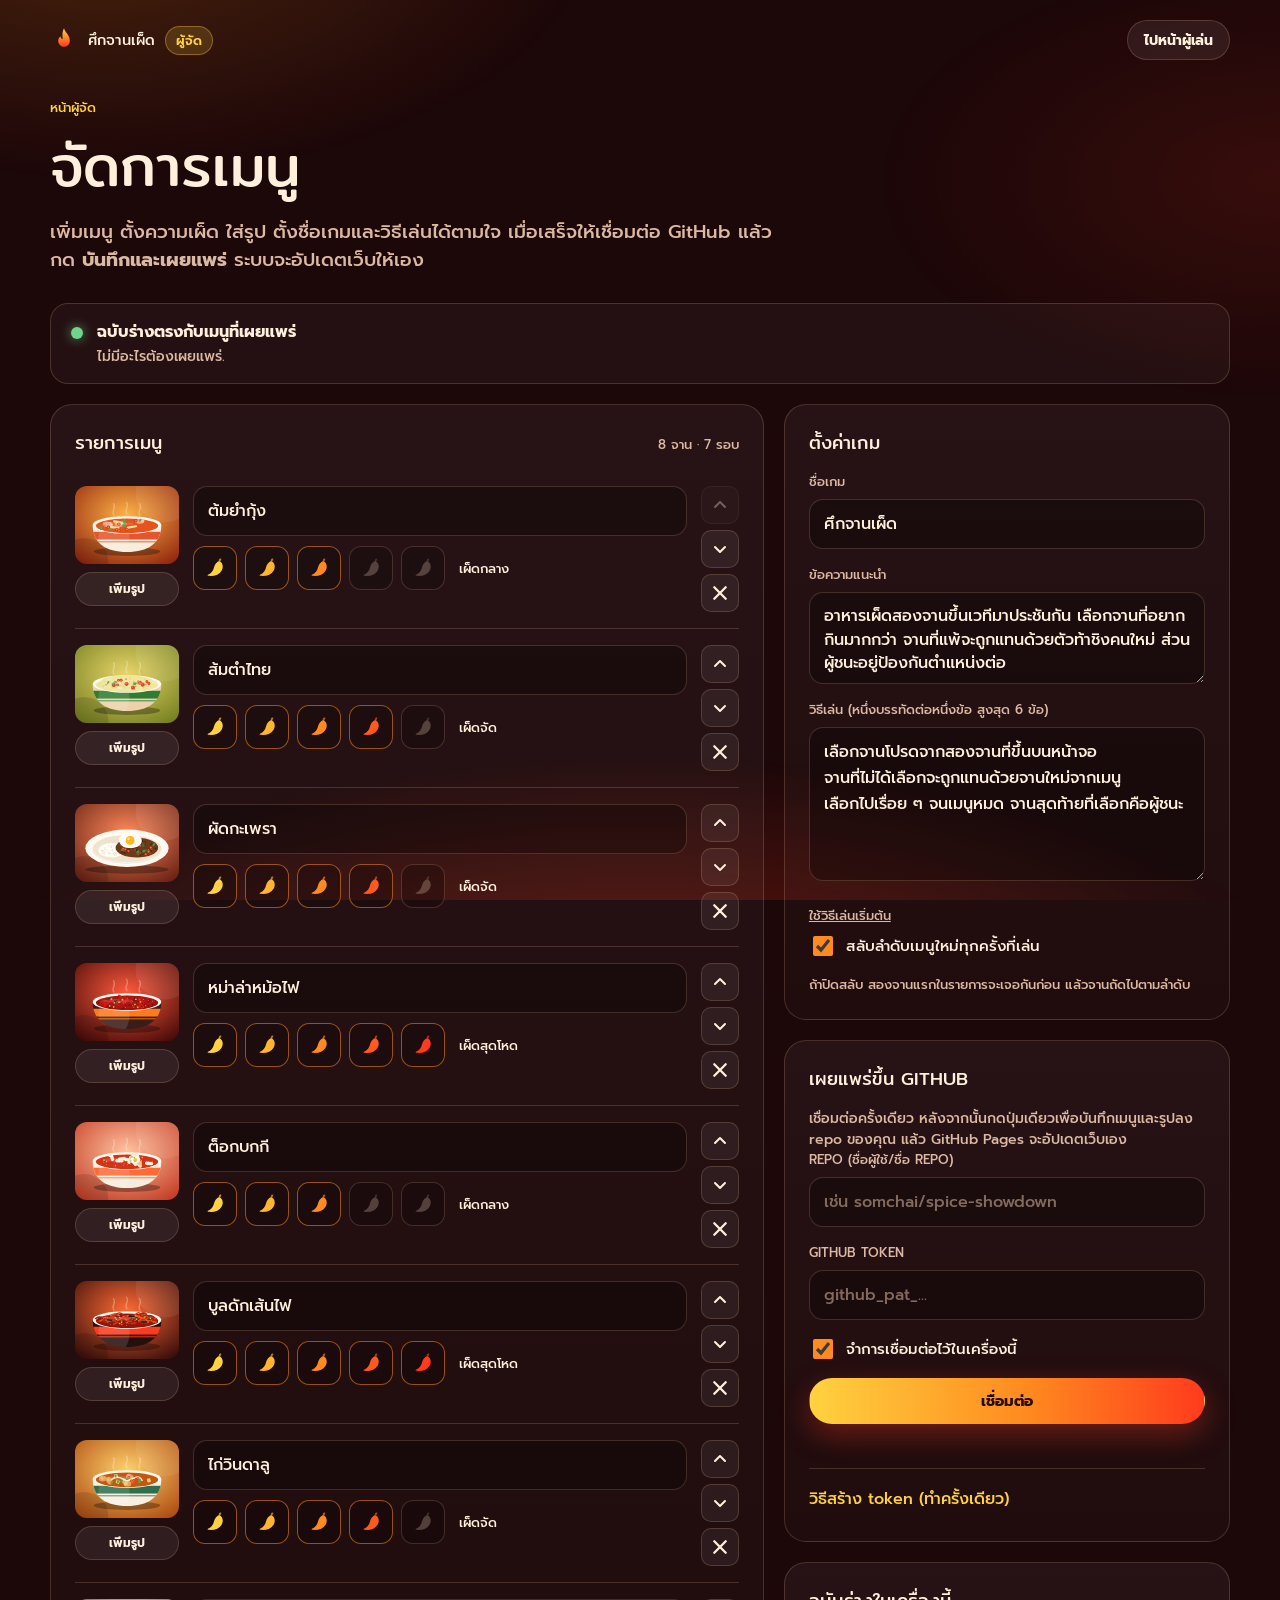
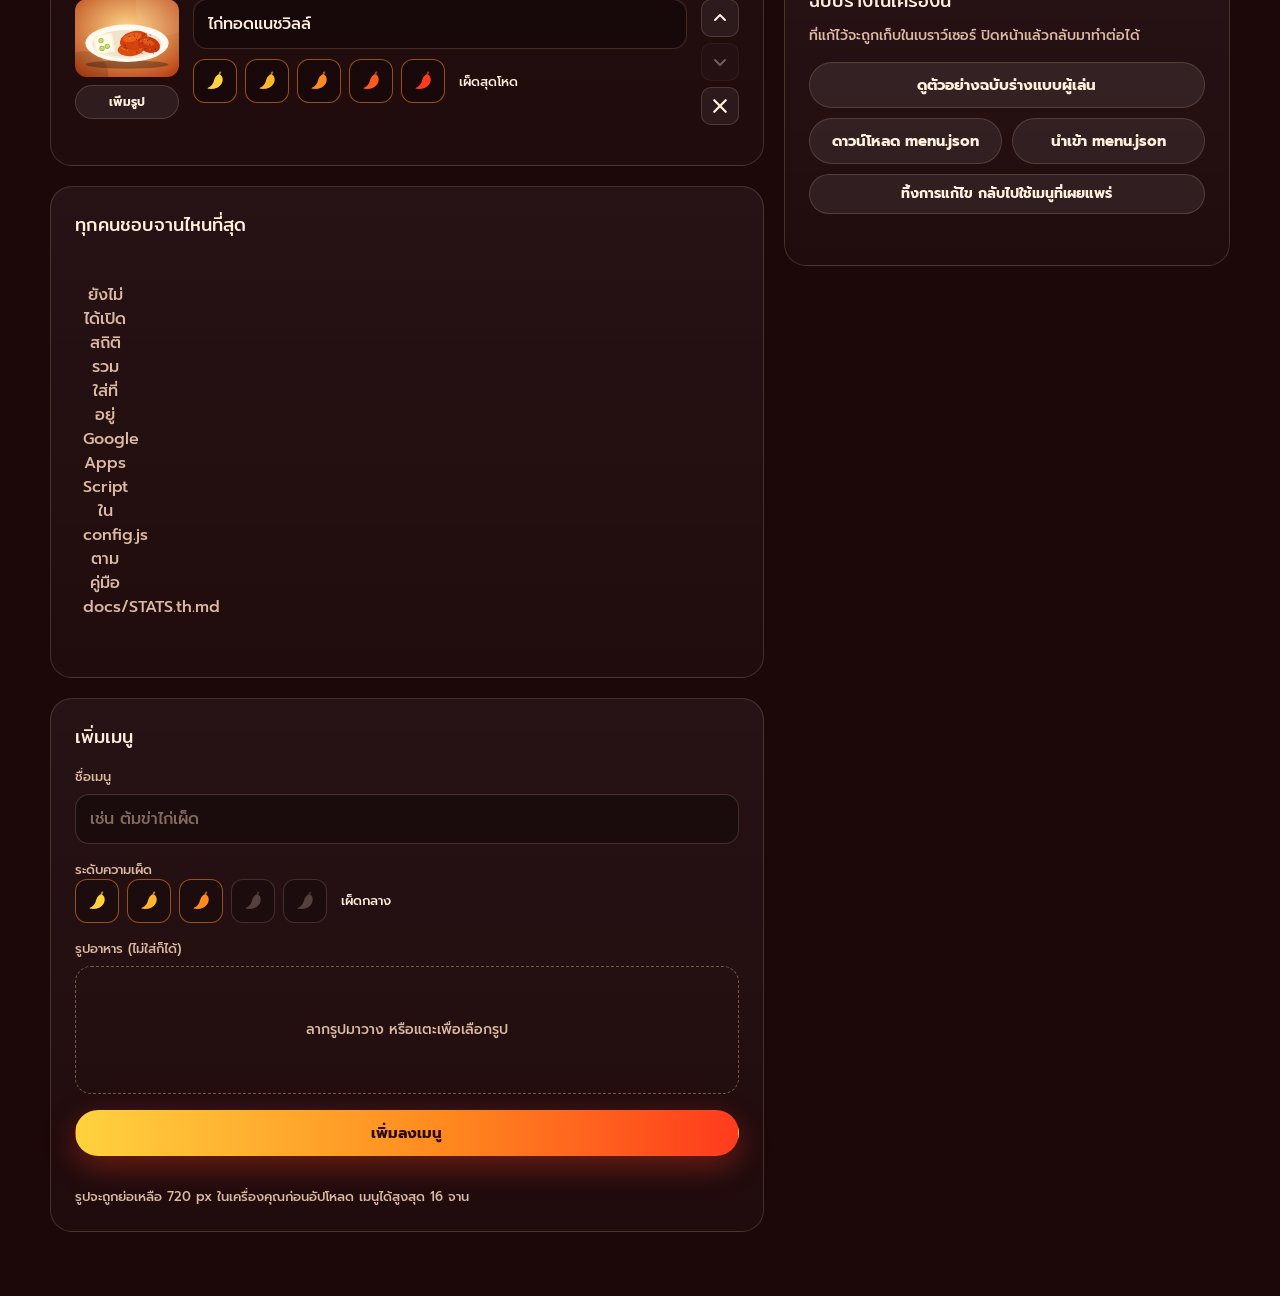
==== commit 096562dd: "Add files via upload" ====
--- a/admin.html
+++ b/admin.html
@@ -63,7 +63,7 @@
 
           <section class="panel" aria-labelledby="statTitle" id="statPanel">
             <div class="panel-head">
-              <h2 id="statTitle">ทุกคนเลือกจานไหนเป็นจานสุดท้าย</h2>
+              <h2 id="statTitle">ทุกคนชอบจานไหนที่สุด</h2>
               <span class="live-tag" id="liveTag" hidden><span class="live-dot" aria-hidden="true"></span>สด</span>
             </div>
             <p class="top-line" id="statTop"></p>
--- a/css/base.css
+++ b/css/base.css
@@ -154,3 +154,5 @@
 }
 
 .how-title{font:500 1rem var(--f-body);color:var(--gold);margin:22px 0 6px}
+.badge.mine{background:rgba(111,213,138,.16);color:var(--ok);border-color:rgba(111,213,138,.4)}
+.bar-name{white-space:normal!important;overflow:visible!important;text-overflow:clip!important;overflow-wrap:anywhere}
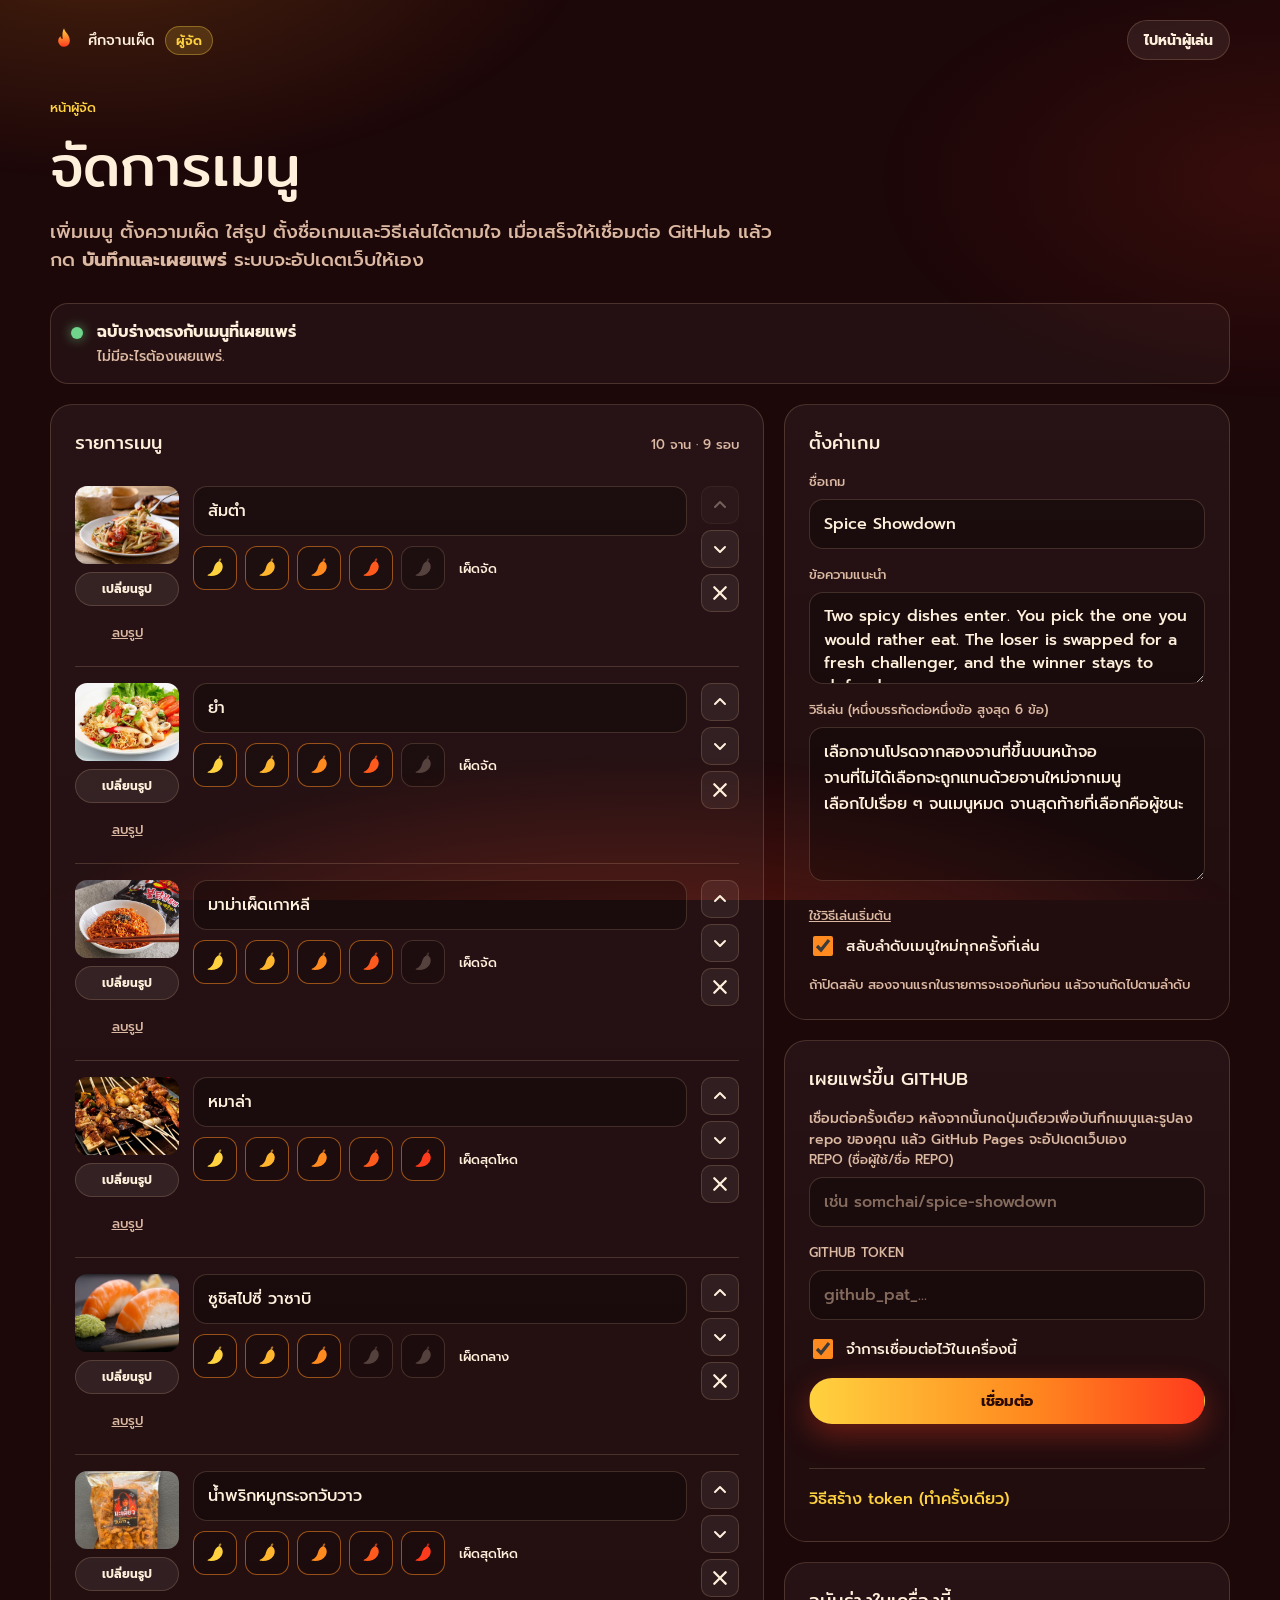
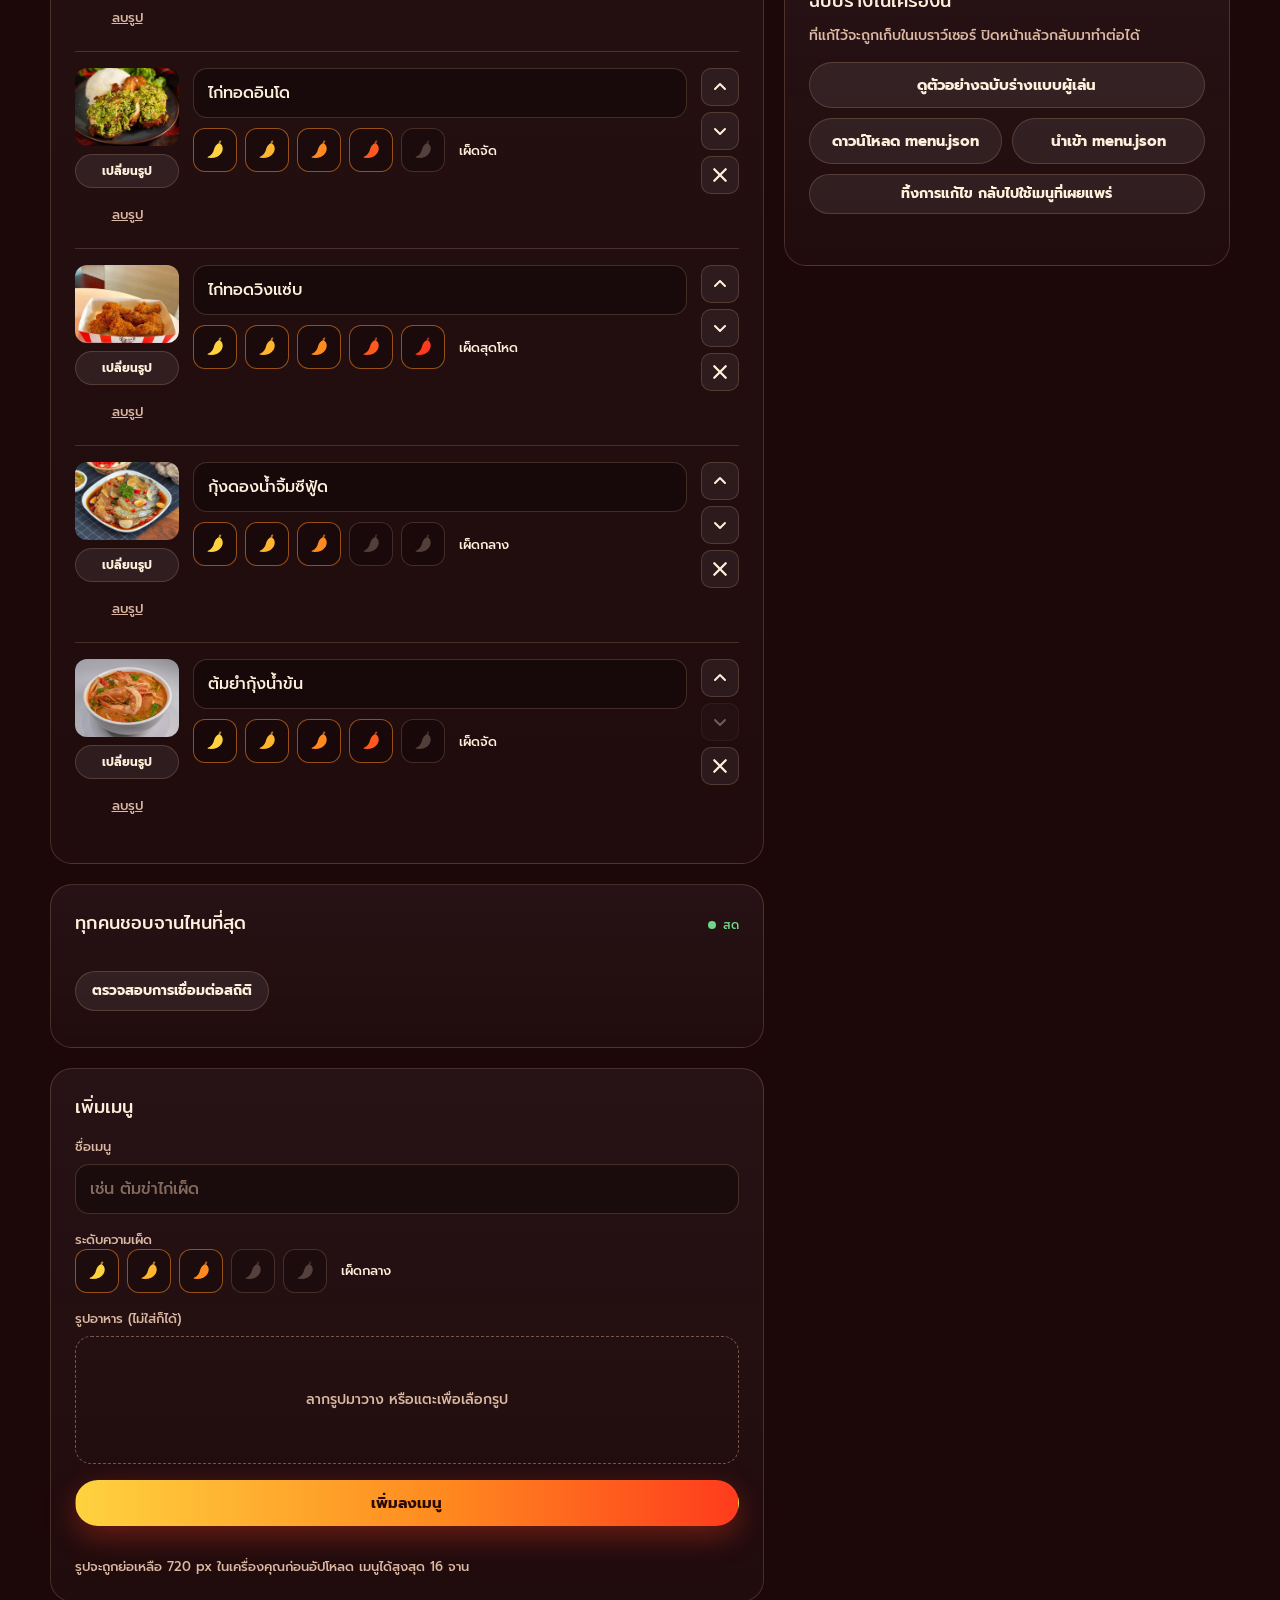
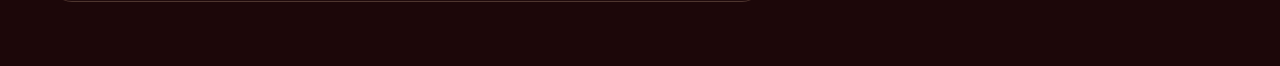
==== commit 108f6726: "Add files via upload" ====
--- a/admin.html
+++ b/admin.html
@@ -69,6 +69,8 @@
             <p class="top-line" id="statTop"></p>
             <ol class="bars" id="statBars"></ol>
             <p class="note" id="statNote"></p>
+            <button class="btn sm" id="diagBtn" type="button">ตรวจสอบการเชื่อมต่อสถิติ</button>
+            <ul class="diag" id="diag" aria-live="polite"></ul>
           </section>
 
           <form class="panel" id="addForm" novalidate>
--- a/css/admin.css
+++ b/css/admin.css
@@ -111,3 +111,8 @@
 .guide ol b{color:var(--cream)}
 .guide a{color:var(--gold);overflow-wrap:anywhere}
 #ghPanel .check{margin-top:4px}
+
+.diag{list-style:none;margin:12px 0 0;padding:0;display:grid;gap:6px;font-size:14px}
+.diag li{padding:8px 12px;border-radius:10px;background:rgba(255,255,255,.05);overflow-wrap:anywhere}
+.diag li.ok{color:var(--ok)}
+.diag li.bad{color:#ffb5a6;background:rgba(255,59,29,.12)}
